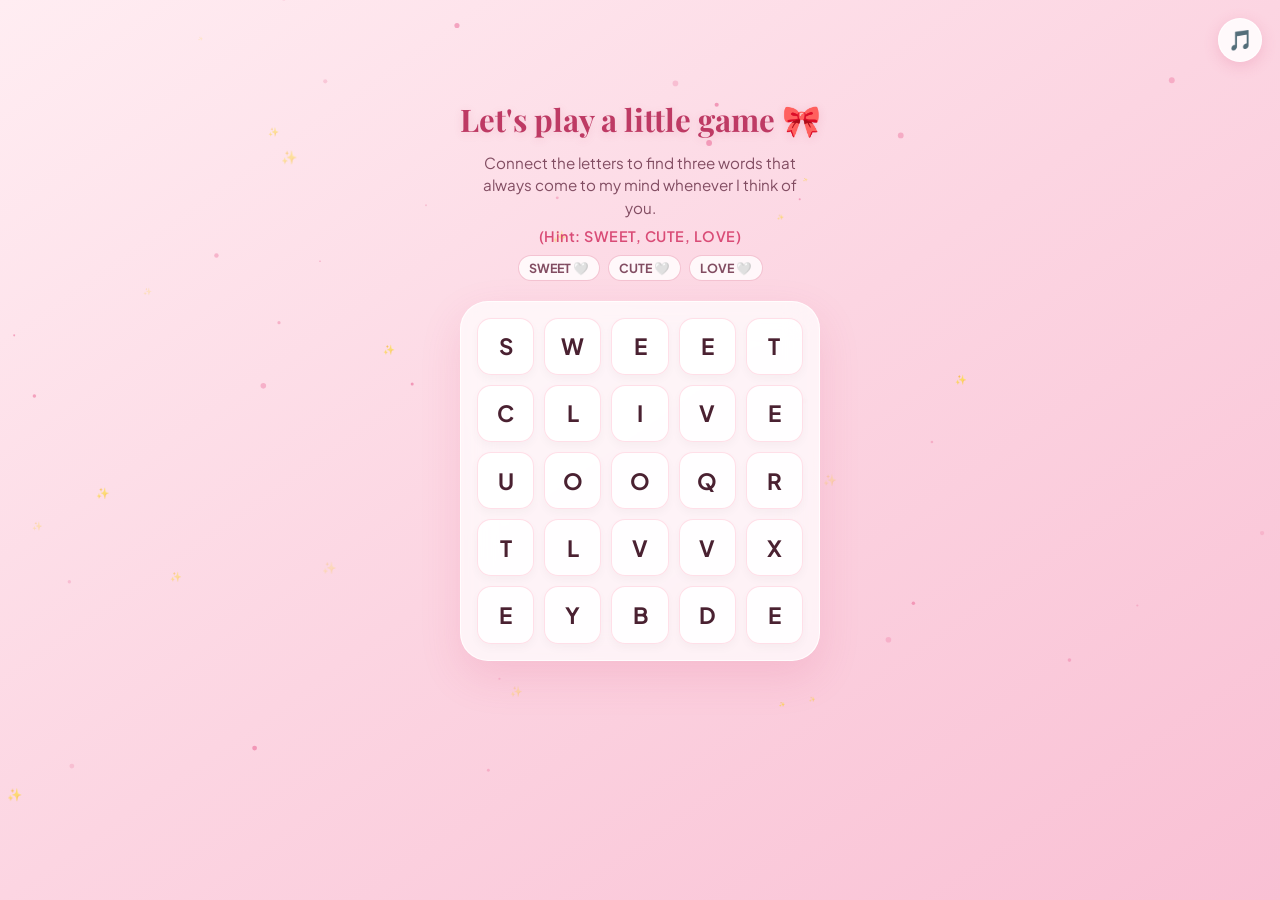
==== romantic-surprise-website/index.html @ c9fdcfc8 "Add files via upload" ====
<!DOCTYPE html>
<html lang="en">
<head>
  <meta charset="UTF-8">
  <meta name="viewport" content="width=device-width, initial-scale=1.0, maximum-scale=1.0, user-scalable=no">
  <title>A Special Surprise For You 🎀</title>

  <!-- Google Fonts: Playfair Display & Plus Jakarta Sans -->
  <link rel="preconnect" href="https://fonts.googleapis.com">
  <link rel="preconnect" href="https://fonts.gstatic.com" crossorigin>
  <link href="https://fonts.googleapis.com/css2?family=Playfair+Display:ital,wght@0,600;0,700;1,500;1,600&family=Plus+Jakarta+Sans:wght@400;500;600;700&display=swap" rel="stylesheet">

  <link rel="stylesheet" href="style.css">
</head>
<body>

  <!-- Floating Sparkles & Stars Canvas -->
  <canvas id="ambient-canvas"></canvas>

  <!-- Romantic Ambient Music Toggle -->
  <button id="music-toggle" class="music-toggle" aria-label="Toggle Romantic Music" title="Play Romantic Music">
    🎵
  </button>

  <!-- Main Viewport Container -->
  <main class="app-container">

    <!-- ======================================================================
         SCREEN 1: WORD SEARCH GAME ("SWEET, CUTE, LOVE")
         ====================================================================== -->
    <section id="screen-game1" class="screen active">
      <div class="game-header">
        <h1 class="game-title">Let's play a little game 🎀</h1>
        <p class="game-subtitle">
          Connect the letters to find three words that always come to my mind whenever I think of you.
        </p>
        <p class="game-hint">(Hint: SWEET, CUTE, LOVE)</p>

        <!-- Status Badges -->
        <div id="word-badges" class="word-badges"></div>
      </div>

      <!-- 5x5 Word Grid -->
      <div class="word-grid-container">
        <div id="word-grid" class="word-grid"></div>
      </div>

      <!-- Completion Banner -->
      <div class="success-banner">
        <p id="game1-success-text" class="success-text">
          The stars align perfect. You may proceed. ✨
        </p>
      </div>

      <!-- Unlock Next Button -->
      <button id="game1-next-btn" class="romantic-btn">
        Reveal Next ✨
      </button>
    </section>


    <!-- ======================================================================
         SCREEN 2: THE CONFESSION LETTER
         ====================================================================== -->
    <section id="screen-confession" class="screen">
      <div class="confession-card-wrapper">
        <!-- Floating 3D Envelope Seal Badge -->
        <div class="letter-envelope-badge">💌</div>

        <div class="confession-card">
          <h2 class="game-title">My Confession 💌</h2>
          <div id="letter-body" class="letter-body">
            <!-- Dynamically populated from config.js -->
          </div>
        </div>

        <!-- Read On Button -->
        <button id="confession-next-btn" class="romantic-btn">
          Read On 🌸
        </button>
      </div>
    </section>


    <!-- ======================================================================
         SCREEN 3: EMOJI MATCHING MEMORY GAME
         ====================================================================== -->
    <section id="screen-game2" class="screen">
      <div class="game-header">
        <h1 class="game-title">A Little Challenge 🧩</h1>
        <p class="game-subtitle">
          Let's play one more quick game, <span id="recipient-name-game2" style="font-weight: 700; color: var(--primary-pink);">Winona</span>! Match all the cute emojis to unlock the final surprise I have for you.
        </p>
        <div class="stats-bar">
          <span>Pairs Matched: <strong id="pairs-count" style="color: var(--primary-pink);">0 / 8</strong></span>
        </div>
      </div>

      <!-- 4x4 Memory Card Grid -->
      <div class="memory-grid-container">
        <div id="memory-grid" class="memory-grid"></div>
      </div>

      <!-- Completion Banner -->
      <div class="success-banner">
        <p id="game2-success-text" class="success-text">
          You matched all of them! You're amazing 💖
        </p>
      </div>

      <!-- Unlock Final Surprise Button -->
      <button id="game2-next-btn" class="romantic-btn">
        One Last Thing ✨
      </button>
    </section>


    <!-- ======================================================================
         SCREEN 4: FINAL SURPRISE PHOTO SCRAPBOOK & LOVE NOTE
         ====================================================================== -->
    <section id="screen-surprise" class="screen">
      <div class="scrapbook-container">
        <div class="game-header">
          <h1 class="game-title">Our Favorite Moments 📸</h1>
          <p class="game-subtitle">
            Every moment by your side is a memory I will cherish forever.
          </p>
        </div>

        <!-- Polaroid Photo Gallery -->
        <div id="photo-gallery" class="photo-gallery">
          <!-- Populated from config.js -->
        </div>

        <!-- Final Love Note Card -->
        <div class="final-love-card">
          <p>
            "No matter where life takes us, my heart will always choose you. I love you so much! ❤️"
          </p>
          <button id="send-love-btn" class="romantic-btn visible">
            Send You A Thousand Hearts 💖
          </button>
        </div>

        <!-- Local Photo Swap Tester (For testing your own photos easily) -->
        <label for="photo-uploader" class="customizer-drawer-btn" title="Quick preview with your real photos">
          📷 Swap Photos (Preview in browser)
        </label>
        <input type="file" id="photo-uploader" accept="image/*" multiple style="display: none;">
      </div>
    </section>

  </main>

  <!-- Load Config & App Script -->
  <script src="config.js"></script>
  <script src="script.js"></script>
</body>
</html>
---- romantic-surprise-website/style.css ----
/* ==========================================================================
   💖 ROMANTIC SURPRISE WEBSITE - STYLESHEET
   Aesthetic: Soft Blush Pink, Dreamy Glow, Glassmorphism & Micro-animations
   ========================================================================== */

:root {
  --primary-pink: #d94b76;
  --primary-pink-dark: #b8345c;
  --primary-pink-light: #fce7ef;
  --accent-rose: #be3a64;
  --text-dark: #4a2131;
  --text-muted: #824d62;
  --bg-gradient-start: #ffedf2;
  --bg-gradient-mid: #fcd5e2;
  --bg-gradient-end: #f9c0d4;
  --glass-bg: rgba(255, 255, 255, 0.72);
  --glass-border: rgba(255, 255, 255, 0.85);
  --glass-shadow: 0 16px 40px rgba(217, 75, 118, 0.15);
  --tile-bg: rgba(255, 255, 255, 0.92);
  --tile-matched: #d94b76;
  --radius-lg: 28px;
  --radius-md: 18px;
  --radius-sm: 12px;
  --font-serif: 'Playfair Display', Georgia, serif;
  --font-sans: 'Plus Jakarta Sans', -apple-system, BlinkMacSystemFont, 'Segoe UI', Roboto, sans-serif;
}

* {
  box-sizing: border-box;
  margin: 0;
  padding: 0;
  -webkit-tap-highlight-color: transparent;
  user-select: none;
}

html, body {
  width: 100%;
  min-height: 100vh;
  font-family: var(--font-sans);
  color: var(--text-dark);
  background: linear-gradient(145deg, var(--bg-gradient-start), var(--bg-gradient-mid) 50%, var(--bg-gradient-end));
  background-attachment: fixed;
  overflow-x: hidden;
  position: relative;
}

/* Background floating sparkles & stars canvas */
#ambient-canvas {
  position: fixed;
  top: 0;
  left: 0;
  width: 100%;
  height: 100%;
  pointer-events: none;
  z-index: 1;
}

/* Floating Music Control */
.music-toggle {
  position: fixed;
  top: 18px;
  right: 18px;
  z-index: 100;
  background: rgba(255, 255, 255, 0.85);
  backdrop-filter: blur(10px);
  border: 1px solid var(--glass-border);
  border-radius: 50%;
  width: 44px;
  height: 44px;
  display: flex;
  align-items: center;
  justify-content: center;
  cursor: pointer;
  box-shadow: 0 4px 15px rgba(217, 75, 118, 0.2);
  font-size: 1.25rem;
  transition: transform 0.2s ease, box-shadow 0.2s ease;
}

.music-toggle:hover {
  transform: scale(1.08);
}

.music-toggle.playing {
  animation: pulseRotate 4s linear infinite;
}

@keyframes pulseRotate {
  0% { transform: rotate(0deg) scale(1); }
  50% { transform: rotate(180deg) scale(1.06); }
  100% { transform: rotate(360deg) scale(1); }
}

/* App Viewport Container (Mobile-first app frame) */
.app-container {
  position: relative;
  z-index: 10;
  max-width: 430px;
  min-height: 100vh;
  margin: 0 auto;
  padding: 24px 20px 48px;
  display: flex;
  flex-direction: column;
  justify-content: center;
  align-items: center;
}

/* Screen Transitions */
.screen {
  width: 100%;
  display: none;
  opacity: 0;
  transform: translateY(16px) scale(0.98);
  transition: opacity 0.45s cubic-bezier(0.16, 1, 0.3, 1), transform 0.45s cubic-bezier(0.16, 1, 0.3, 1);
}

.screen.active {
  display: flex;
  flex-direction: column;
  align-items: center;
  opacity: 1;
  transform: translateY(0) scale(1);
}

/* Common Header Styles */
.game-header {
  text-align: center;
  margin-bottom: 20px;
}

.game-title {
  font-family: var(--font-serif);
  font-size: 1.95rem;
  font-weight: 700;
  color: var(--accent-rose);
  text-shadow: 0 2px 10px rgba(190, 58, 100, 0.15);
  margin-bottom: 12px;
  display: flex;
  align-items: center;
  justify-content: center;
  gap: 8px;
}

.game-subtitle {
  font-size: 0.95rem;
  line-height: 1.45;
  color: var(--text-muted);
  max-width: 340px;
  margin: 0 auto 8px;
}

.game-hint {
  font-size: 0.9rem;
  font-weight: 600;
  color: var(--primary-pink);
  letter-spacing: 0.5px;
}

/* Checklist Badges for Found Words */
.word-badges {
  display: flex;
  justify-content: center;
  gap: 8px;
  margin-top: 10px;
  flex-wrap: wrap;
}

.word-badge {
  background: rgba(255, 255, 255, 0.8);
  border: 1px solid rgba(217, 75, 118, 0.3);
  padding: 4px 10px;
  border-radius: 20px;
  font-size: 0.78rem;
  font-weight: 700;
  color: var(--text-muted);
  transition: all 0.3s ease;
}

.word-badge.found {
  background: var(--primary-pink);
  color: #fff;
  border-color: var(--primary-pink-dark);
  box-shadow: 0 2px 8px rgba(217, 75, 118, 0.4);
  transform: scale(1.05);
}

/* ==========================================================================
   GAME 1: WORD SEARCH GRID (5x5)
   ========================================================================== */
.word-grid-container {
  background: var(--glass-bg);
  backdrop-filter: blur(16px);
  border: 1px solid var(--glass-border);
  box-shadow: var(--glass-shadow);
  border-radius: var(--radius-lg);
  padding: 16px;
  width: 100%;
  max-width: 360px;
  margin: 0 auto 16px;
  touch-action: none;
}

.word-grid {
  display: grid;
  grid-template-columns: repeat(5, 1fr);
  gap: 10px;
  width: 100%;
}

.tile {
  aspect-ratio: 1;
  background: var(--tile-bg);
  border: 1.5px solid rgba(255, 220, 230, 0.9);
  border-radius: 14px;
  display: flex;
  align-items: center;
  justify-content: center;
  font-size: 1.4rem;
  font-weight: 700;
  color: var(--text-dark);
  cursor: pointer;
  box-shadow: 0 4px 10px rgba(0, 0, 0, 0.03);
  transition: transform 0.18s cubic-bezier(0.34, 1.56, 0.64, 1), background-color 0.25s ease, box-shadow 0.25s ease, color 0.2s ease;
  user-select: none;
}

.tile:hover {
  transform: translateY(-2px);
  box-shadow: 0 6px 14px rgba(217, 75, 118, 0.18);
}

.tile:active {
  transform: scale(0.94);
}

.tile.selecting {
  background: #f8b4c8;
  color: #fff;
  border-color: #f29bb5;
  transform: scale(0.96);
}

.tile.matched {
  background: var(--tile-matched);
  color: #ffffff;
  border-color: #f7a4bf;
  box-shadow: 0 0 16px rgba(217, 75, 118, 0.55);
  animation: matchedBounce 0.4s cubic-bezier(0.34, 1.56, 0.64, 1);
}

@keyframes matchedBounce {
  0% { transform: scale(0.85); }
  50% { transform: scale(1.12); }
  100% { transform: scale(1); }
}

/* Success Message Banner */
.success-banner {
  text-align: center;
  margin-top: 8px;
  min-height: 28px;
}

.success-text {
  font-family: var(--font-serif);
  font-size: 1rem;
  font-style: italic;
  font-weight: 600;
  color: var(--accent-rose);
  opacity: 0;
  transform: translateY(6px);
  transition: all 0.4s ease;
}

.success-text.show {
  opacity: 1;
  transform: translateY(0);
}

/* Romantic Action Buttons */
.romantic-btn {
  background: linear-gradient(135deg, #e3537e, #b8345c);
  color: #ffffff;
  border: none;
  border-radius: 30px;
  padding: 14px 34px;
  font-family: var(--font-sans);
  font-size: 1.05rem;
  font-weight: 700;
  letter-spacing: 0.3px;
  cursor: pointer;
  box-shadow: 0 8px 24px rgba(217, 75, 118, 0.4);
  transition: all 0.3s cubic-bezier(0.16, 1, 0.3, 1);
  display: inline-flex;
  align-items: center;
  justify-content: center;
  gap: 8px;
  margin-top: 16px;
  opacity: 0;
  visibility: hidden;
  transform: translateY(10px) scale(0.95);
}

.romantic-btn.visible {
  opacity: 1;
  visibility: visible;
  transform: translateY(0) scale(1);
  animation: gentlePulse 2.5s infinite;
}

.romantic-btn:hover {
  transform: translateY(-2px) scale(1.03);
  box-shadow: 0 12px 28px rgba(217, 75, 118, 0.55);
}

.romantic-btn:active {
  transform: scale(0.96);
}

@keyframes gentlePulse {
  0%, 100% { box-shadow: 0 8px 24px rgba(217, 75, 118, 0.4); }
  50% { box-shadow: 0 10px 32px rgba(217, 75, 118, 0.7); }
}

/* ==========================================================================
   STEP 2: CONFESSION LETTER CARD
   ========================================================================== */
.confession-card-wrapper {
  width: 100%;
  max-width: 380px;
  display: flex;
  flex-direction: column;
  align-items: center;
}

.letter-envelope-badge {
  width: 60px;
  height: 48px;
  background: rgba(255, 255, 255, 0.9);
  backdrop-filter: blur(8px);
  border: 1.5px solid rgba(255, 255, 255, 0.95);
  border-radius: 12px;
  display: flex;
  align-items: center;
  justify-content: center;
  margin-bottom: -22px;
  position: relative;
  z-index: 20;
  box-shadow: 0 8px 20px rgba(217, 75, 118, 0.25);
  font-size: 1.6rem;
}

.confession-card {
  width: 100%;
  background: var(--glass-bg);
  backdrop-filter: blur(20px);
  border: 1.5px solid var(--glass-border);
  box-shadow: var(--glass-shadow);
  border-radius: var(--radius-lg);
  padding: 38px 22px 24px;
  position: relative;
  z-index: 10;
}

.confession-card .game-title {
  font-size: 1.8rem;
  margin-bottom: 20px;
}

.letter-body {
  max-height: 340px;
  overflow-y: auto;
  padding-right: 8px;
  display: flex;
  flex-direction: column;
  gap: 16px;
  line-height: 1.7;
  font-size: 1rem;
  color: #55273a;
  text-align: left;
}

/* Custom Scrollbar for letter */
.letter-body::-webkit-scrollbar {
  width: 6px;
}
.letter-body::-webkit-scrollbar-track {
  background: rgba(255, 255, 255, 0.3);
  border-radius: 10px;
}
.letter-body::-webkit-scrollbar-thumb {
  background: rgba(217, 75, 118, 0.45);
  border-radius: 10px;
}

/* ==========================================================================
   GAME 2: EMOJI MATCHING MEMORY GAME (4x4)
   ========================================================================== */
.memory-grid-container {
  background: var(--glass-bg);
  backdrop-filter: blur(16px);
  border: 1px solid var(--glass-border);
  box-shadow: var(--glass-shadow);
  border-radius: var(--radius-lg);
  padding: 16px;
  width: 100%;
  max-width: 360px;
  margin: 0 auto 16px;
  perspective: 1000px;
}

.memory-grid {
  display: grid;
  grid-template-columns: repeat(4, 1fr);
  gap: 10px;
  width: 100%;
}

.memory-card {
  aspect-ratio: 1;
  position: relative;
  cursor: pointer;
  transform-style: preserve-3d;
  transition: transform 0.4s cubic-bezier(0.175, 0.885, 0.32, 1.275);
}

.memory-card:active {
  transform: scale(0.94);
}

.memory-card.flipped {
  transform: rotateY(180deg);
}

.card-face {
  position: absolute;
  width: 100%;
  height: 100%;
  border-radius: 14px;
  backface-visibility: hidden;
  -webkit-backface-visibility: hidden;
  display: flex;
  align-items: center;
  justify-content: center;
  box-shadow: 0 4px 10px rgba(0, 0, 0, 0.04);
}

/* Card Back (hidden state) */
.card-back {
  background: var(--tile-bg);
  border: 1.5px solid rgba(255, 220, 230, 0.9);
  color: #e587a4;
  font-size: 1.3rem;
  transition: background 0.2s;
}

.memory-card:hover .card-back {
  background: #ffffff;
  border-color: #f7a4bf;
}

/* Card Front (revealed emoji) */
.card-front {
  background: #ffffff;
  border: 1.5px solid rgba(255, 200, 218, 0.9);
  font-size: 1.8rem;
  transform: rotateY(180deg);
}

/* When card is matched */
.memory-card.matched .card-front {
  background: var(--tile-matched);
  border-color: #f28bab;
  box-shadow: 0 0 16px rgba(217, 75, 118, 0.5);
  animation: matchedBounce 0.4s cubic-bezier(0.34, 1.56, 0.64, 1);
}

.stats-bar {
  display: flex;
  justify-content: center;
  gap: 16px;
  font-size: 0.88rem;
  font-weight: 600;
  color: var(--text-muted);
  margin-bottom: 8px;
}

/* ==========================================================================
   STEP 4: FINAL SURPRISE PHOTO SCRAPBOOK
   ========================================================================== */
.scrapbook-container {
  width: 100%;
  max-width: 400px;
  display: flex;
  flex-direction: column;
  align-items: center;
  gap: 22px;
}

.photo-gallery {
  display: flex;
  flex-direction: column;
  gap: 24px;
  width: 100%;
  padding: 10px 0;
}

/* Polaroid Card Style */
.polaroid {
  background: #ffffff;
  padding: 12px 12px 18px;
  border-radius: 8px;
  box-shadow: 0 12px 30px rgba(184, 52, 92, 0.16);
  position: relative;
  transition: transform 0.3s ease, box-shadow 0.3s ease;
  cursor: pointer;
}

.polaroid:hover {
  transform: scale(1.03) rotate(0deg) !important;
  box-shadow: 0 16px 36px rgba(184, 52, 92, 0.26);
  z-index: 5;
}

/* Cute washi tape sticker at top of polaroid */
.polaroid::before {
  content: '';
  position: absolute;
  top: -10px;
  left: 50%;
  transform: translateX(-50%);
  width: 60px;
  height: 18px;
  background: rgba(255, 200, 218, 0.7);
  box-shadow: 0 2px 4px rgba(0,0,0,0.06);
  border-left: 2px dashed rgba(255, 255, 255, 0.6);
  border-right: 2px dashed rgba(255, 255, 255, 0.6);
  backdrop-filter: blur(2px);
}

.polaroid-img-wrapper {
  width: 100%;
  aspect-ratio: 4/3;
  overflow: hidden;
  border-radius: 4px;
  background: #f7d7e3;
  display: flex;
  align-items: center;
  justify-content: center;
}

.polaroid-img-wrapper img {
  width: 100%;
  height: 100%;
  object-fit: cover;
  transition: transform 0.5s ease;
}

.polaroid:hover img {
  transform: scale(1.05);
}

.polaroid-caption {
  font-family: var(--font-serif);
  font-style: italic;
  font-size: 1rem;
  color: #4b2333;
  margin-top: 12px;
  text-align: center;
}

/* Final Message Card */
.final-love-card {
  background: var(--glass-bg);
  backdrop-filter: blur(16px);
  border: 1.5px solid var(--glass-border);
  box-shadow: var(--glass-shadow);
  border-radius: var(--radius-lg);
  padding: 24px;
  text-align: center;
  width: 100%;
  margin-top: 10px;
}

.final-love-card p {
  font-family: var(--font-serif);
  font-size: 1.15rem;
  font-style: italic;
  line-height: 1.6;
  color: var(--accent-rose);
  margin-bottom: 16px;
}

/* Quick photo upload button helper (for the boyfriend to easily test/swap photos) */
.customizer-drawer-btn {
  margin-top: 20px;
  background: transparent;
  border: 1px dashed rgba(217, 75, 118, 0.4);
  color: var(--text-muted);
  font-size: 0.8rem;
  padding: 6px 14px;
  border-radius: 20px;
  cursor: pointer;
  transition: all 0.2s;
}

.customizer-drawer-btn:hover {
  background: rgba(255, 255, 255, 0.6);
  color: var(--primary-pink);
  border-color: var(--primary-pink);
}

/* Interactive Floating Hearts Explosion */
.floating-heart {
  position: fixed;
  pointer-events: none;
  z-index: 999;
  font-size: 1.5rem;
  animation: floatUp 2s cubic-bezier(0.2, 0.8, 0.2, 1) forwards;
}

@keyframes floatUp {
  0% {
    opacity: 1;
    transform: translateY(0) scale(0.6) rotate(0deg);
  }
  100% {
    opacity: 0;
    transform: translateY(-220px) scale(1.4) rotate(25deg);
  }
}

/* Responsive adjustments */
@media (max-width: 380px) {
  .game-title {
    font-size: 1.65rem;
  }
  .tile {
    font-size: 1.2rem;
  }
  .card-front {
    font-size: 1.5rem;
  }
}
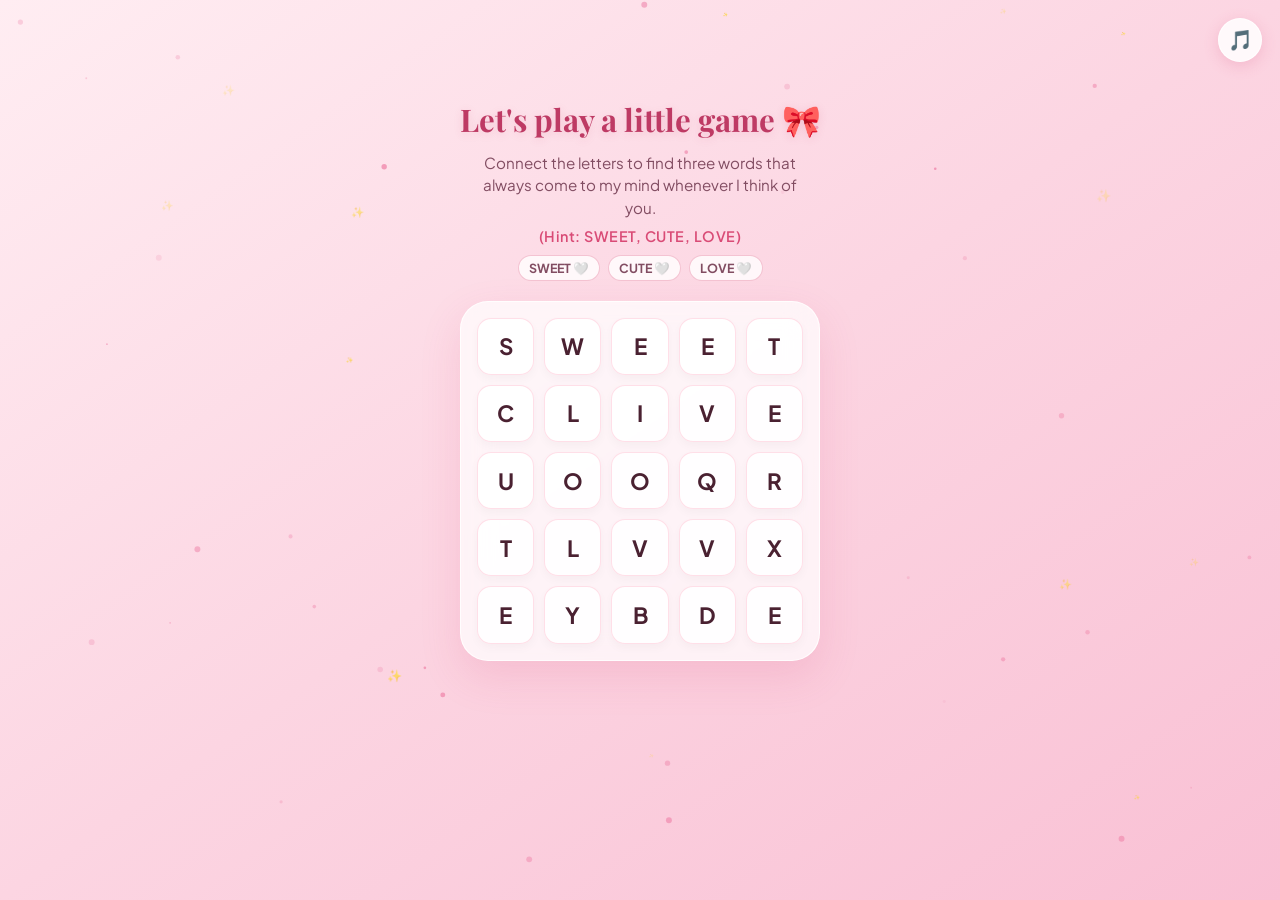
==== commit b45f86e6: "Add files via upload" ====
--- a/romantic-surprise-website/index.html
+++ b/romantic-surprise-website/index.html
@@ -89,7 +89,7 @@
       <div class="game-header">
         <h1 class="game-title">A Little Challenge 🧩</h1>
         <p class="game-subtitle">
-          Let's play one more quick game, <span id="recipient-name-game2" style="font-weight: 700; color: var(--primary-pink);">Winona</span>! Match all the cute emojis to unlock the final surprise I have for you.
+          Let's play one more quick game, <span id="recipient-name-game2" style="font-weight: 700; color: var(--primary-pink);">Onaa</span>! Match all the cute emojis to unlock the final surprise I have for you.
         </p>
         <div class="stats-bar">
           <span>Pairs Matched: <strong id="pairs-count" style="color: var(--primary-pink);">0 / 8</strong></span>
@@ -127,6 +127,9 @@
           </p>
         </div>
 
+        <!-- Featured Romantic Video (Configurable in config.js) -->
+        <div id="video-container" style="width: 100%;"></div>
+
         <!-- Polaroid Photo Gallery -->
         <div id="photo-gallery" class="photo-gallery">
           <!-- Populated from config.js -->
@@ -142,11 +145,18 @@
           </button>
         </div>
 
-        <!-- Local Photo Swap Tester (For testing your own photos easily) -->
-        <label for="photo-uploader" class="customizer-drawer-btn" title="Quick preview with your real photos">
-          📷 Swap Photos (Preview in browser)
-        </label>
-        <input type="file" id="photo-uploader" accept="image/*" multiple style="display: none;">
+        <!-- Local Preview Helpers (For testing photos and videos easily) -->
+        <div style="display: flex; gap: 8px; flex-wrap: wrap; justify-content: center; margin-top: 16px;">
+          <label for="video-uploader" class="customizer-drawer-btn" title="Quick preview with your video">
+            🎥 Choose Video (Preview)
+          </label>
+          <input type="file" id="video-uploader" accept="video/*" style="display: none;">
+
+          <label for="photo-uploader" class="customizer-drawer-btn" title="Quick preview with your real photos">
+            📷 Choose Photos (Preview)
+          </label>
+          <input type="file" id="photo-uploader" accept="image/*" multiple style="display: none;">
+        </div>
       </div>
     </section>
 
